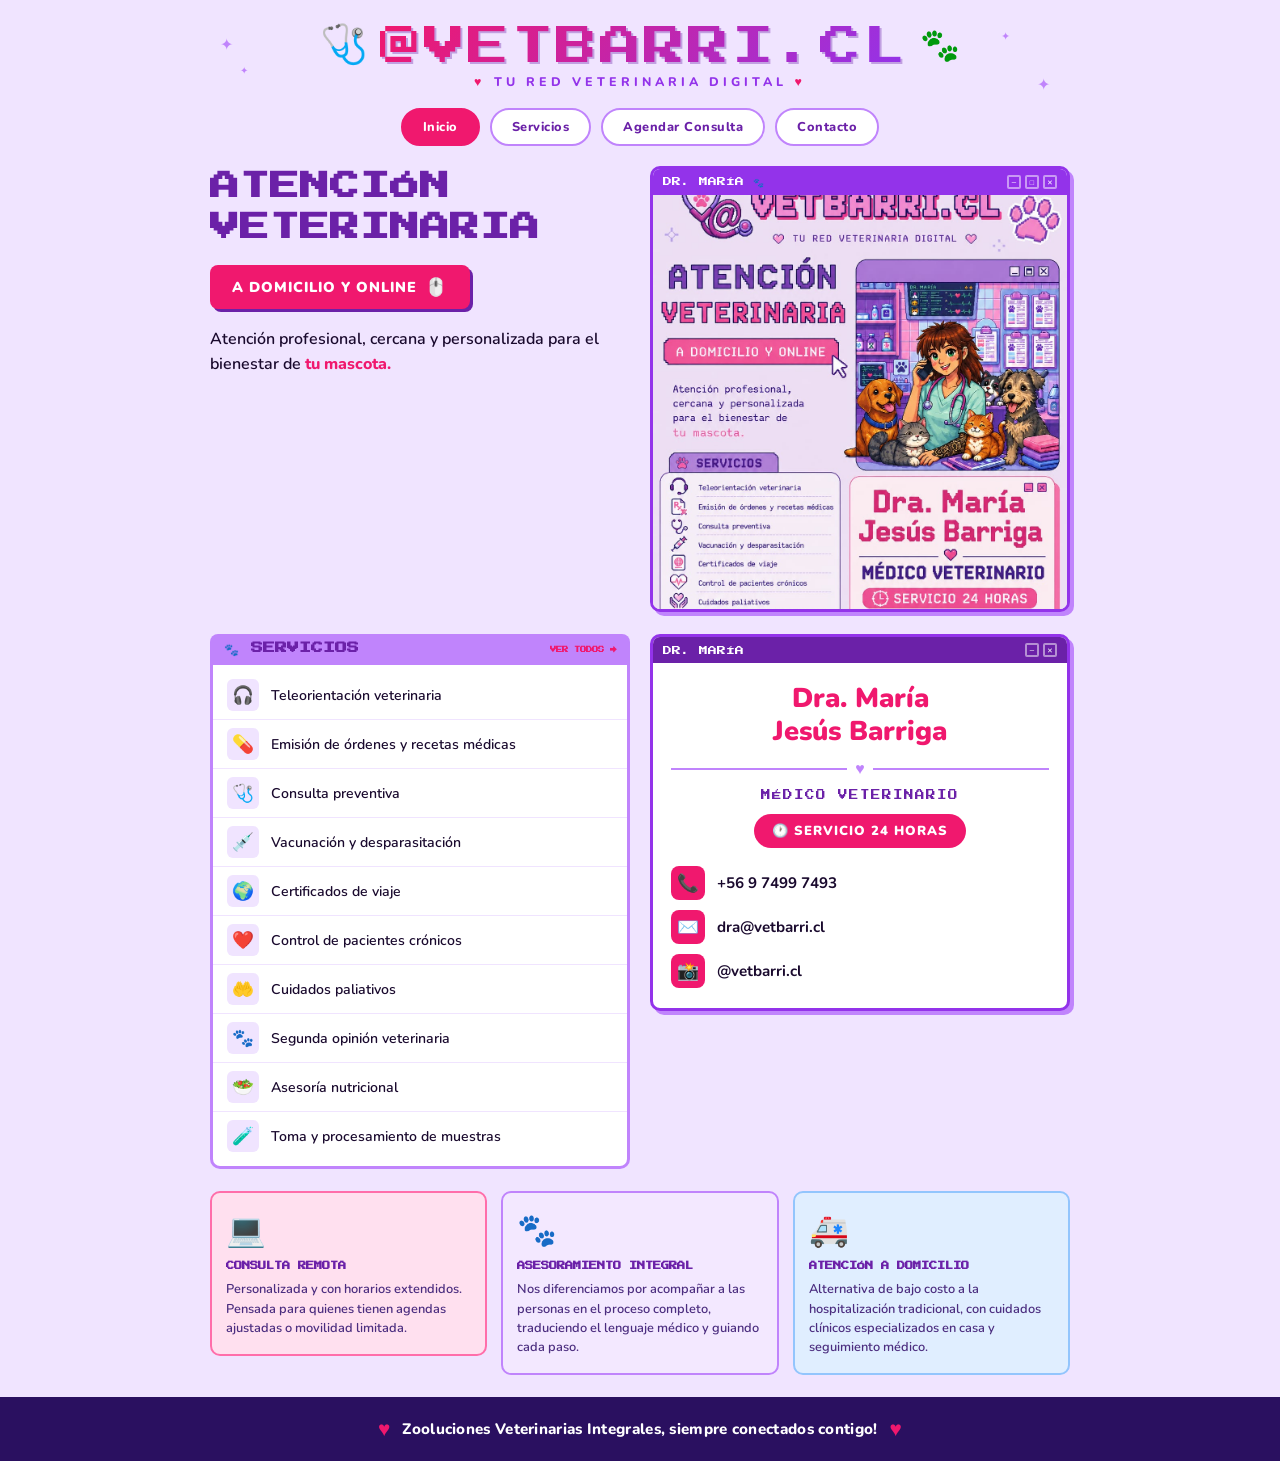
==== index.html @ 2907c662 "Agrega imagen de maqueta como ilustración en hero Co-Authored-By: Claude Sonnet 4.6 <noreply@anthrop" ====
<!DOCTYPE html>
<html lang="es">
<head>
  <meta charset="UTF-8" />
  <meta name="viewport" content="width=device-width, initial-scale=1.0" />
  <title>VetBarri.cl – Tu Red Veterinaria Digital</title>
  <link rel="preconnect" href="https://fonts.googleapis.com" />
  <link rel="preconnect" href="https://fonts.gstatic.com" crossorigin />
  <link href="https://fonts.googleapis.com/css2?family=Press+Start+2P&family=Nunito:wght@400;600;700;800;900&display=swap" rel="stylesheet" />
  <link rel="stylesheet" href="css/style.css" />

  <style>
    /* ─── HERO ─── */
    .hero {
      display: grid;
      grid-template-columns: 1fr 1fr;
      gap: 20px;
      margin-bottom: 22px;
      align-items: start;
    }
    .hero-left h1 {
      font-family: 'Press Start 2P', monospace;
      font-size: clamp(1.2rem, 3.5vw, 1.85rem);
      line-height: 1.4;
      color: var(--purple);
      margin-bottom: 16px;
    }
    .badge-domicilio {
      display: inline-flex;
      align-items: center;
      gap: 8px;
      background: var(--pink);
      color: #fff;
      font-weight: 900;
      font-size: 0.9rem;
      letter-spacing: 1px;
      padding: 10px 22px;
      border-radius: 8px;
      margin-bottom: 18px;
      box-shadow: 3px 3px 0 var(--purple);
    }
    .cursor-icon { font-size: 1.1rem; }
    .hero-left p { font-size: 1rem; font-weight: 600; line-height: 1.6; }
    .hero-left p span { color: var(--pink); font-weight: 800; }
    .hero-illustration { width: 100%; aspect-ratio: 1/1; object-fit: cover; object-position: 65% 18%; display: block; }
    .hero-illustration-placeholder {
      width: 100%;
      min-height: 260px;
      background: linear-gradient(135deg, #e8d5ff 0%, #ffd6f0 50%, #d5e8ff 100%);
      display: flex;
      flex-direction: column;
      align-items: center;
      justify-content: center;
      gap: 10px;
      font-size: 4rem;
    }
    .hero-illustration-placeholder p {
      font-family: 'Press Start 2P', monospace;
      font-size: 0.5rem;
      color: var(--violet);
      text-align: center;
      padding: 0 10px;
    }

    /* ─── MIDDLE ─── */
    .middle {
      display: grid;
      grid-template-columns: 1fr 1fr;
      gap: 20px;
      margin-bottom: 22px;
      align-items: start;
    }

    /* ─── SERVICIOS ─── */
    .services-section h2 {
      font-family: 'Press Start 2P', monospace;
      font-size: 0.75rem;
      color: var(--purple);
      background: var(--violet-light);
      padding: 8px 14px;
      border-radius: 8px 8px 0 0;
      display: flex;
      align-items: center;
      gap: 8px;
    }
    .services-list {
      border: 3px solid var(--violet-light);
      border-top: none;
      border-radius: 0 0 10px 10px;
      background: #fff;
      padding: 6px 0;
    }
    .service-item {
      display: flex;
      align-items: center;
      gap: 12px;
      padding: 8px 14px;
      border-bottom: 1px solid var(--bg);
      font-size: 0.88rem;
      font-weight: 600;
    }
    .service-item:last-child { border-bottom: none; }
    .service-icon {
      width: 32px; height: 32px;
      background: var(--bg);
      border-radius: 6px;
      display: flex; align-items: center; justify-content: center;
      font-size: 1.1rem;
      flex-shrink: 0;
    }

    /* ─── TARJETA DOCTORA ─── */
    .doctor-card {
      border: 3px solid var(--violet);
      border-radius: 10px;
      overflow: hidden;
      background: #fff;
      box-shadow: 4px 4px 0 var(--violet-light);
    }
    .doctor-card .retro-titlebar { background: var(--purple); }
    .doctor-body { padding: 20px 18px; text-align: center; }
    .doctor-name {
      font-size: clamp(1.3rem, 3.5vw, 1.7rem);
      font-weight: 900;
      color: var(--pink);
      line-height: 1.2;
      margin-bottom: 6px;
    }
    .doctor-divider {
      display: flex; align-items: center; gap: 8px;
      margin: 10px 0; color: var(--violet-light);
    }
    .doctor-divider::before, .doctor-divider::after {
      content: ''; flex: 1; height: 2px; background: var(--violet-light);
    }
    .doctor-title {
      font-family: 'Press Start 2P', monospace;
      font-size: 0.6rem; color: var(--purple);
      letter-spacing: 1px; margin-bottom: 14px;
    }
    .badge-24h {
      display: inline-flex; align-items: center; gap: 8px;
      background: var(--pink); color: #fff; font-weight: 900;
      font-size: 0.82rem; letter-spacing: 1px;
      padding: 8px 18px; border-radius: 30px; margin-bottom: 18px;
    }
    .contact-list { list-style: none; text-align: left; display: flex; flex-direction: column; gap: 10px; }
    .contact-icon-box {
      width: 34px; height: 34px; background: var(--pink); border-radius: 8px;
      display: flex; align-items: center; justify-content: center;
      font-size: 1.1rem; flex-shrink: 0;
    }

    /* ─── BOTTOM CARDS ─── */
    .bottom-cards { display: grid; grid-template-columns: repeat(3, 1fr); gap: 14px; }
    .feature-card {
      border-radius: 10px; padding: 16px 14px;
      display: flex; flex-direction: column; gap: 8px;
    }
    .feature-card.card-pink   { background: #ffe0ef; border: 2px solid var(--pink-light); }
    .feature-card.card-violet { background: #f3e8ff; border: 2px solid var(--violet-light); }
    .feature-card.card-blue   { background: #e0eeff; border: 2px solid #93c5fd; }
    .feature-card-icon { font-size: 2rem; }
    .feature-card h3 {
      font-family: 'Press Start 2P', monospace;
      font-size: 0.52rem; color: var(--purple); line-height: 1.5;
    }
    .feature-card p { font-size: 0.8rem; font-weight: 600; color: var(--text-mid); line-height: 1.5; }

    /* ─── LINKS ESPECÍFICOS ─── */
    .badge-link { text-decoration: none; display: inline-block; }
    .badge-link .badge-domicilio { cursor: pointer; transition: transform 0.15s, box-shadow 0.15s; }
    .badge-link:hover .badge-domicilio { transform: translateY(-2px); box-shadow: 3px 5px 0 var(--purple); }
    .contact-link {
      text-decoration: none; display: flex; align-items: center;
      gap: 12px; font-size: 0.95rem; font-weight: 700; transition: opacity 0.15s;
    }
    .contact-link:hover { opacity: 0.7; }
    .card-link { text-decoration: none; color: inherit; display: block; }
    .card-link .feature-card { transition: transform 0.15s, box-shadow 0.15s; cursor: pointer; }
    .card-link:hover .feature-card { transform: translateY(-3px); box-shadow: 0 8px 20px rgba(107,33,168,0.15); }
    .service-link {
      text-decoration: none; color: var(--pink);
      font-family: 'Press Start 2P', monospace; font-size: 0.4rem; margin-left: auto;
    }
    .service-link:hover { text-decoration: underline; }

    @media (max-width: 680px) {
      .hero, .middle { grid-template-columns: 1fr; }
      .bottom-cards { grid-template-columns: 1fr; }
      .hero-left h1 { font-size: 1rem; }
    }
  </style>
</head>
<body>
<div class="page-wrap">

  <header>
    <span class="star" style="top:10px;left:10px">✦</span>
    <span class="star" style="top:40px;left:30px;font-size:0.6rem">✦</span>
    <span class="star" style="top:5px;right:60px;font-size:0.7rem">✦</span>
    <span class="star" style="top:50px;right:20px">✦</span>
    <div class="logo-row">
      <span class="logo-icon">🩺</span>
      <span class="brand-name">@VETBARRI.CL</span>
      <span class="paw-deco">🐾</span>
    </div>
    <p class="tagline">
      <span class="tagline-heart">♥</span>
      TU RED VETERINARIA DIGITAL
      <span class="tagline-heart">♥</span>
    </p>
  </header>

  <nav>
    <a href="index.html" class="nav-link active">Inicio</a>
    <a href="servicios.html" class="nav-link">Servicios</a>
    <a href="agendar.html" class="nav-link">Agendar Consulta</a>
    <a href="contacto.html" class="nav-link">Contacto</a>
  </nav>

  <section class="hero">
    <div class="hero-left">
      <h1>ATENCIÓN<br />VETERINARIA</h1>
      <a href="agendar.html" class="badge-link">
        <div class="badge-domicilio">
          A DOMICILIO Y ONLINE
          <span class="cursor-icon">🖱️</span>
        </div>
      </a>
      <p>
        Atención profesional, cercana y personalizada
        para el bienestar de <span>tu mascota.</span>
      </p>
    </div>

    <div class="retro-window">
      <div class="retro-titlebar">
        <span>DR. MARÍA 🐾</span>
        <div class="win-btns">
          <div class="win-btn">─</div>
          <div class="win-btn">□</div>
          <div class="win-btn">✕</div>
        </div>
      </div>
      <img
        src="assets/maqueta_web.jpeg"
        alt="Dra. María Jesús Barriga – VetBarri.cl"
        class="hero-illustration"
      />
    </div>
  </section>

  <section class="middle">

    <div class="services-section">
      <h2>🐾 SERVICIOS <a href="servicios.html" class="service-link">VER TODOS →</a></h2>
      <ul class="services-list">
        <li class="service-item"><div class="service-icon">🎧</div>Teleorientación veterinaria</li>
        <li class="service-item"><div class="service-icon">💊</div>Emisión de órdenes y recetas médicas</li>
        <li class="service-item"><div class="service-icon">🩺</div>Consulta preventiva</li>
        <li class="service-item"><div class="service-icon">💉</div>Vacunación y desparasitación</li>
        <li class="service-item"><div class="service-icon">🌍</div>Certificados de viaje</li>
        <li class="service-item"><div class="service-icon">❤️</div>Control de pacientes crónicos</li>
        <li class="service-item"><div class="service-icon">🤲</div>Cuidados paliativos</li>
        <li class="service-item"><div class="service-icon">🐾</div>Segunda opinión veterinaria</li>
        <li class="service-item"><div class="service-icon">🥗</div>Asesoría nutricional</li>
        <li class="service-item"><div class="service-icon">🧪</div>Toma y procesamiento de muestras</li>
      </ul>
    </div>

    <div class="doctor-card">
      <div class="retro-titlebar">
        <span>DR. MARÍA</span>
        <div class="win-btns">
          <div class="win-btn">─</div>
          <div class="win-btn">✕</div>
        </div>
      </div>
      <div class="doctor-body">
        <p class="doctor-name">Dra. María<br />Jesús Barriga</p>
        <div class="doctor-divider">♥</div>
        <p class="doctor-title">MÉDICO VETERINARIO</p>
        <div class="badge-24h">🕐 SERVICIO 24 HORAS</div>
        <ul class="contact-list">
          <li>
            <a href="tel:+56974997493" class="contact-link">
              <div class="contact-icon-box">📞</div>+56 9 7499 7493
            </a>
          </li>
          <li>
            <a href="mailto:dra@vetbarri.cl" class="contact-link">
              <div class="contact-icon-box">✉️</div>dra@vetbarri.cl
            </a>
          </li>
          <li>
            <a href="https://instagram.com/vetbarri.cl" target="_blank" class="contact-link">
              <div class="contact-icon-box">📸</div>@vetbarri.cl
            </a>
          </li>
        </ul>
      </div>
    </div>

  </section>

  <section class="bottom-cards">
    <a href="agendar.html" class="card-link">
      <div class="feature-card card-pink">
        <span class="feature-card-icon">💻</span>
        <h3>CONSULTA REMOTA</h3>
        <p>Personalizada y con horarios extendidos. Pensada para quienes tienen agendas ajustadas o movilidad limitada.</p>
      </div>
    </a>
    <a href="servicios.html" class="card-link">
      <div class="feature-card card-violet">
        <span class="feature-card-icon">🐾</span>
        <h3>ASESORAMIENTO INTEGRAL</h3>
        <p>Nos diferenciamos por acompañar a las personas en el proceso completo, traduciendo el lenguaje médico y guiando cada paso.</p>
      </div>
    </a>
    <a href="contacto.html" class="card-link">
      <div class="feature-card card-blue">
        <span class="feature-card-icon">🚑</span>
        <h3>ATENCIÓN A DOMICILIO</h3>
        <p>Alternativa de bajo costo a la hospitalización tradicional, con cuidados clínicos especializados en casa y seguimiento médico.</p>
      </div>
    </a>
  </section>

</div>

<footer>
  <span class="foot-heart">♥</span>
  <p>Zooluciones Veterinarias Integrales, siempre conectados contigo!</p>
  <span class="foot-heart">♥</span>
</footer>
</body>
</html>
---- css/style.css ----
/* ═══════════════════════════════════════════
   VETBARRI.CL — Estilos compartidos
   ═══════════════════════════════════════════ */

*, *::before, *::after { box-sizing: border-box; margin: 0; padding: 0; }

:root {
  --bg:           #f0e4ff;
  --pink:         #f0186e;
  --pink-light:   #ff6eaa;
  --purple:       #6b21a8;
  --violet:       #9333ea;
  --violet-light: #c084fc;
  --card-bg:      #ffffff;
  --footer-bg:    #2a1060;
  --text-dark:    #1a0a2e;
  --text-mid:     #4b2d7f;
}

body {
  background: var(--bg);
  font-family: 'Nunito', sans-serif;
  color: var(--text-dark);
  overflow-x: hidden;
}

a { color: inherit; }

.page-wrap {
  max-width: 900px;
  margin: 0 auto;
  padding: 24px 20px 0;
}

/* ─── HEADER ─── */
header {
  display: flex;
  flex-direction: column;
  align-items: center;
  gap: 6px;
  padding-bottom: 18px;
  position: relative;
}
.logo-row { display: flex; align-items: center; gap: 12px; }
.logo-icon { font-size: 2.4rem; line-height: 1; }
.brand-name {
  font-family: 'Press Start 2P', monospace;
  font-size: clamp(1.5rem, 5vw, 2.6rem);
  background: linear-gradient(135deg, var(--pink) 0%, var(--violet) 100%);
  -webkit-background-clip: text;
  -webkit-text-fill-color: transparent;
  background-clip: text;
  letter-spacing: 2px;
  filter: drop-shadow(2px 2px 0 rgba(107,33,168,0.35));
  text-decoration: none;
}
.paw-deco { font-size: 2rem; filter: hue-rotate(280deg) saturate(1.5); }
.tagline {
  font-weight: 800;
  font-size: 0.78rem;
  letter-spacing: 4px;
  color: var(--violet);
  display: flex;
  align-items: center;
  gap: 8px;
}
.tagline-heart { color: var(--pink); }
.star { position: absolute; color: var(--violet-light); font-size: 1rem; pointer-events: none; }

/* ─── NAV ─── */
nav {
  display: flex;
  justify-content: center;
  gap: 10px;
  margin-bottom: 20px;
  flex-wrap: wrap;
}
.nav-link {
  font-family: 'Nunito', sans-serif;
  font-weight: 800;
  font-size: 0.8rem;
  color: var(--purple);
  text-decoration: none;
  padding: 8px 20px;
  border-radius: 30px;
  border: 2px solid var(--violet-light);
  background: #fff;
  transition: background 0.18s, color 0.18s, border-color 0.18s;
  letter-spacing: 0.5px;
}
.nav-link:hover, .nav-link.active {
  background: var(--pink);
  color: #fff;
  border-color: var(--pink);
}

/* ─── RETRO WINDOW ─── */
.retro-window {
  border: 3px solid var(--violet);
  border-radius: 10px;
  overflow: hidden;
  background: var(--card-bg);
  box-shadow: 4px 4px 0 var(--violet-light);
}
.retro-titlebar {
  background: var(--violet);
  color: #fff;
  font-family: 'Press Start 2P', monospace;
  font-size: 0.55rem;
  padding: 6px 10px;
  display: flex;
  align-items: center;
  justify-content: space-between;
}
.win-btns { display: flex; gap: 4px; }
.win-btn {
  width: 14px; height: 14px;
  border: 2px solid rgba(255,255,255,0.5);
  border-radius: 2px;
  display: flex; align-items: center; justify-content: center;
  font-size: 0.45rem; color: #fff;
}

/* ─── FOOTER ─── */
footer {
  background: var(--footer-bg);
  margin-top: 22px;
  padding: 18px 20px;
  text-align: center;
  display: flex;
  align-items: center;
  justify-content: center;
  gap: 12px;
  flex-wrap: wrap;
}
footer p { color: #fff; font-weight: 800; font-size: 0.95rem; letter-spacing: 0.3px; }
footer .foot-heart { color: var(--pink); font-size: 1.3rem; }

/* ─── PAGE INTRO (páginas interiores) ─── */
.page-intro { text-align: center; margin-bottom: 24px; }
.page-intro h1 {
  font-family: 'Press Start 2P', monospace;
  font-size: clamp(0.85rem, 2.5vw, 1.15rem);
  color: var(--purple);
  margin-bottom: 10px;
  line-height: 1.6;
}
.page-intro p { font-size: 1rem; font-weight: 600; color: var(--text-mid); line-height: 1.6; }

/* ─── FORMULARIOS (base compartida) ─── */
.form-group { display: flex; flex-direction: column; gap: 6px; }
.form-group.full { grid-column: 1 / -1; }

label { font-weight: 800; font-size: 0.82rem; color: var(--purple); display: block; }

input, select, textarea {
  font-family: 'Nunito', sans-serif;
  font-size: 0.9rem;
  font-weight: 600;
  padding: 10px 14px;
  border: 2px solid var(--violet-light);
  border-radius: 8px;
  background: var(--bg);
  color: var(--text-dark);
  outline: none;
  width: 100%;
  transition: border-color 0.18s;
}
input:focus, select:focus, textarea:focus { border-color: var(--violet); }
textarea { resize: vertical; min-height: 90px; }

.btn-submit {
  width: 100%;
  background: var(--pink);
  color: #fff;
  border: none;
  border-radius: 10px;
  font-family: 'Nunito', sans-serif;
  font-weight: 900;
  font-size: 1rem;
  letter-spacing: 1px;
  padding: 14px;
  cursor: pointer;
  box-shadow: 3px 3px 0 var(--purple);
  transition: transform 0.15s, box-shadow 0.15s;
  margin-top: 8px;
}
.btn-submit:hover { transform: translateY(-2px); box-shadow: 3px 5px 0 var(--purple); }

/* ─── RESPONSIVE BASE ─── */
@media (max-width: 680px) {
  .brand-name { font-size: 1.2rem; }
}
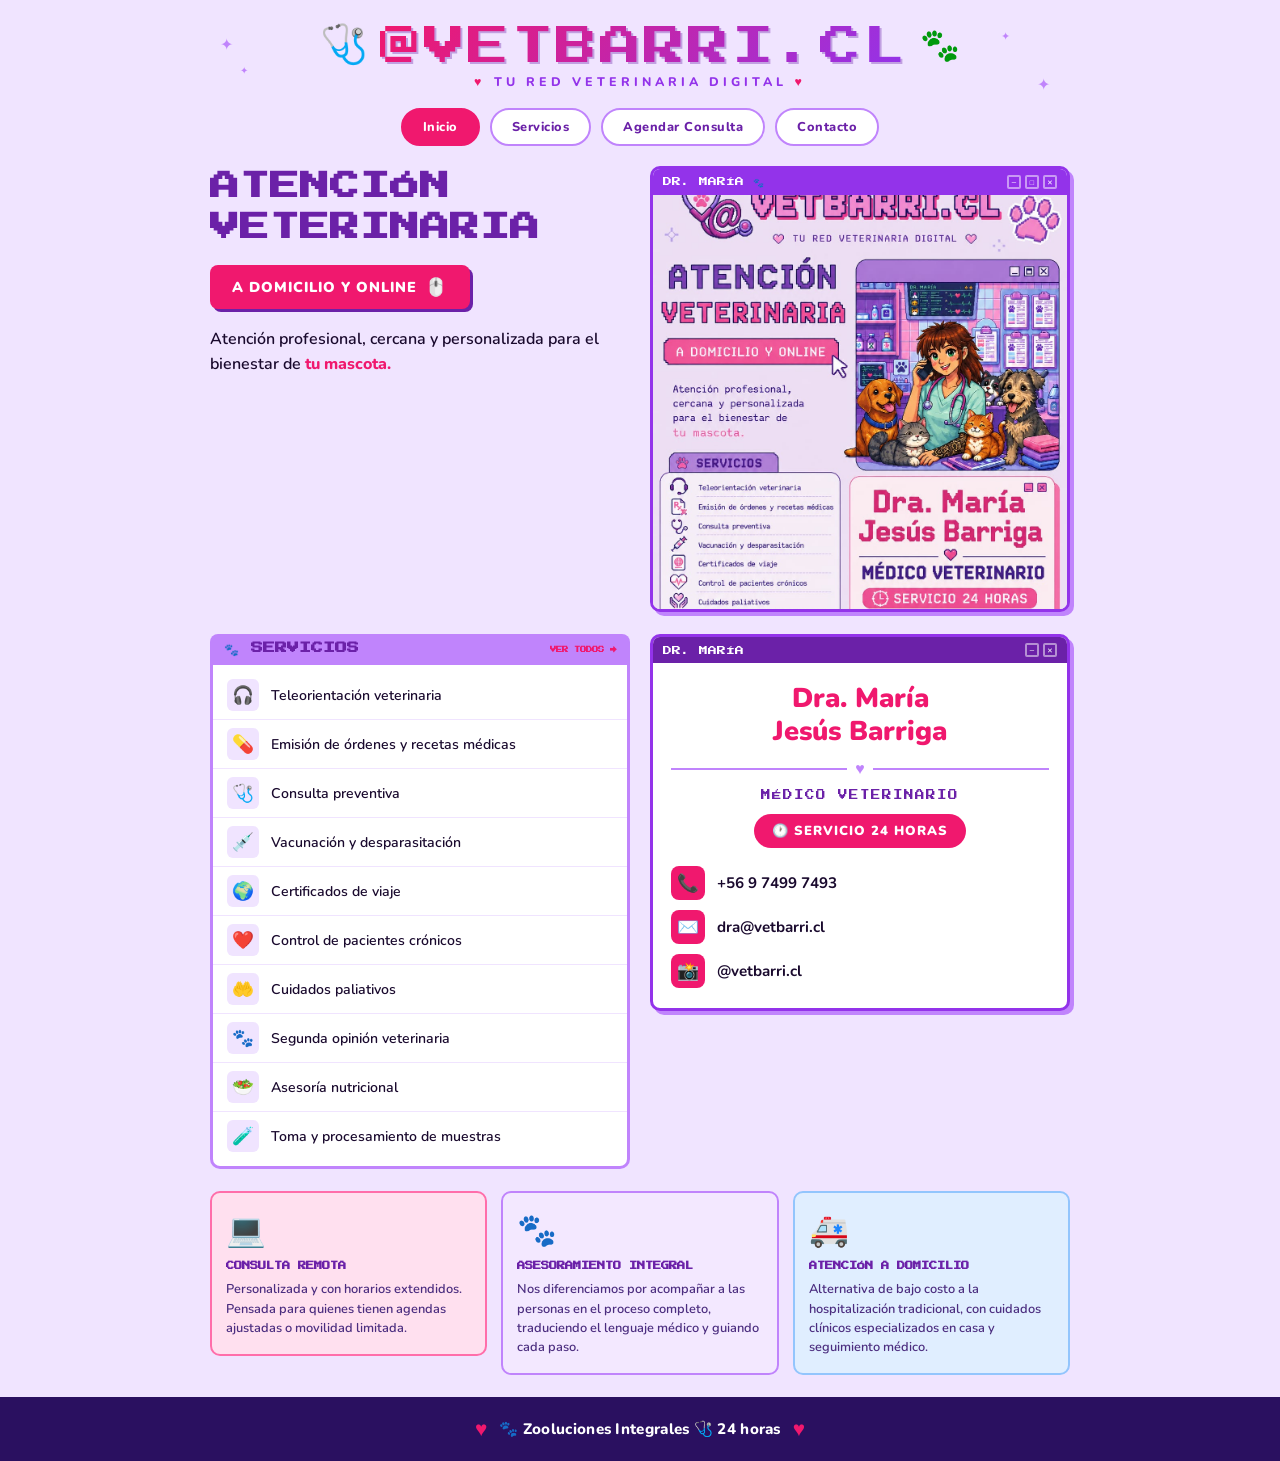
==== commit c41a9045: "Actualiza slogan a versión provisoria del cliente Co-Authored-By: Claude Sonnet 4.6 <noreply@anthrop" ====
--- a/index.html
+++ b/index.html
@@ -332,7 +332,7 @@
 
 <footer>
   <span class="foot-heart">♥</span>
-  <p>Zooluciones Veterinarias Integrales, siempre conectados contigo!</p>
+  <p>🐾 Zooluciones Integrales 🩺  24 horas</p>
   <span class="foot-heart">♥</span>
 </footer>
 </body>
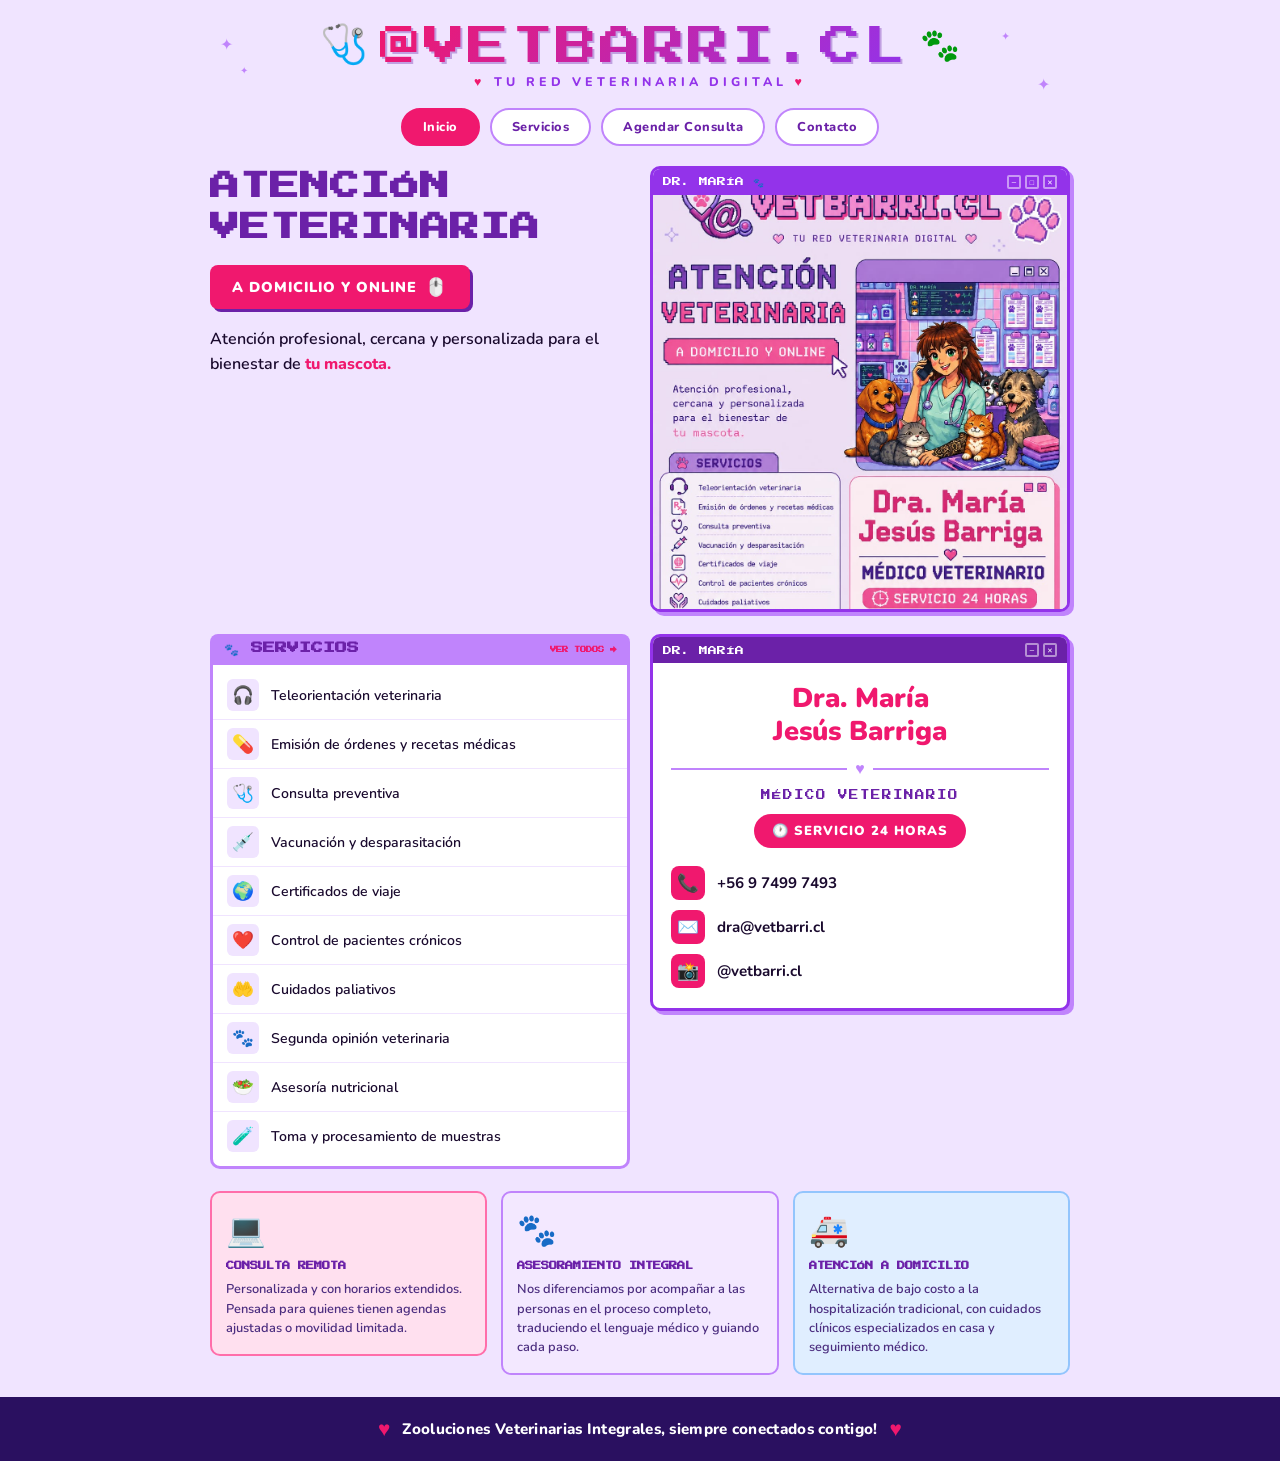
==== commit f3c03430: "Revierte slogan al original Co-Authored-By: Claude Sonnet 4.6 <noreply@anthropic.com>" ====
--- a/index.html
+++ b/index.html
@@ -332,7 +332,7 @@
 
 <footer>
   <span class="foot-heart">♥</span>
-  <p>🐾 Zooluciones Integrales 🩺  24 horas</p>
+  <p>Zooluciones Veterinarias Integrales, siempre conectados contigo!</p>
   <span class="foot-heart">♥</span>
 </footer>
 </body>
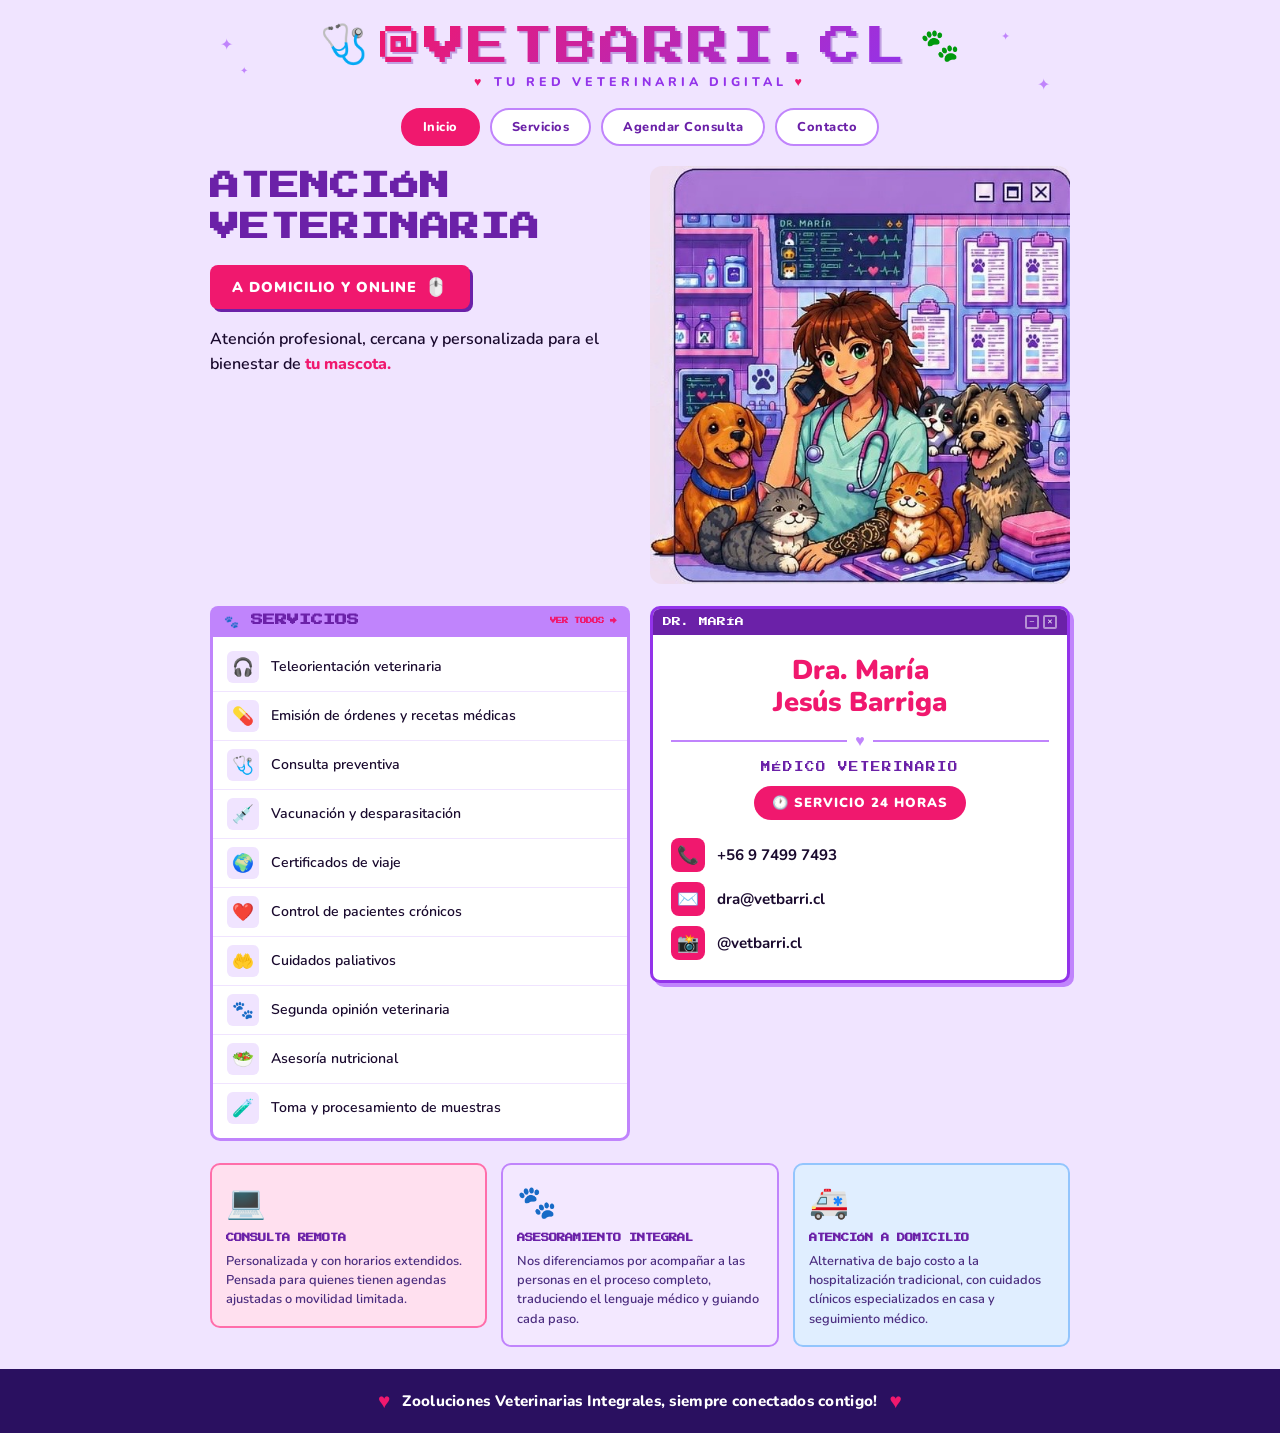
==== commit c97d1c34: "Reemplaza ilustración hero por imagen final de la Dra. María Co-Authored-By: Claude Sonnet 4.6 <nore" ====
--- a/index.html
+++ b/index.html
@@ -42,25 +42,7 @@
     .cursor-icon { font-size: 1.1rem; }
     .hero-left p { font-size: 1rem; font-weight: 600; line-height: 1.6; }
     .hero-left p span { color: var(--pink); font-weight: 800; }
-    .hero-illustration { width: 100%; aspect-ratio: 1/1; object-fit: cover; object-position: 65% 18%; display: block; }
-    .hero-illustration-placeholder {
-      width: 100%;
-      min-height: 260px;
-      background: linear-gradient(135deg, #e8d5ff 0%, #ffd6f0 50%, #d5e8ff 100%);
-      display: flex;
-      flex-direction: column;
-      align-items: center;
-      justify-content: center;
-      gap: 10px;
-      font-size: 4rem;
-    }
-    .hero-illustration-placeholder p {
-      font-family: 'Press Start 2P', monospace;
-      font-size: 0.5rem;
-      color: var(--violet);
-      text-align: center;
-      padding: 0 10px;
-    }
+    .hero-illustration { width: 100%; height: auto; display: block; border-radius: 12px; }
 
     /* ─── MIDDLE ─── */
     .middle {
@@ -234,21 +216,11 @@
       </p>
     </div>
 
-    <div class="retro-window">
-      <div class="retro-titlebar">
-        <span>DR. MARÍA 🐾</span>
-        <div class="win-btns">
-          <div class="win-btn">─</div>
-          <div class="win-btn">□</div>
-          <div class="win-btn">✕</div>
-        </div>
-      </div>
-      <img
-        src="assets/maqueta_web.jpeg"
-        alt="Dra. María Jesús Barriga – VetBarri.cl"
-        class="hero-illustration"
-      />
-    </div>
+    <img
+      src="assets/hero_illustration.jpg"
+      alt="Dra. María Jesús Barriga – VetBarri.cl"
+      class="hero-illustration"
+    />
   </section>
 
   <section class="middle">
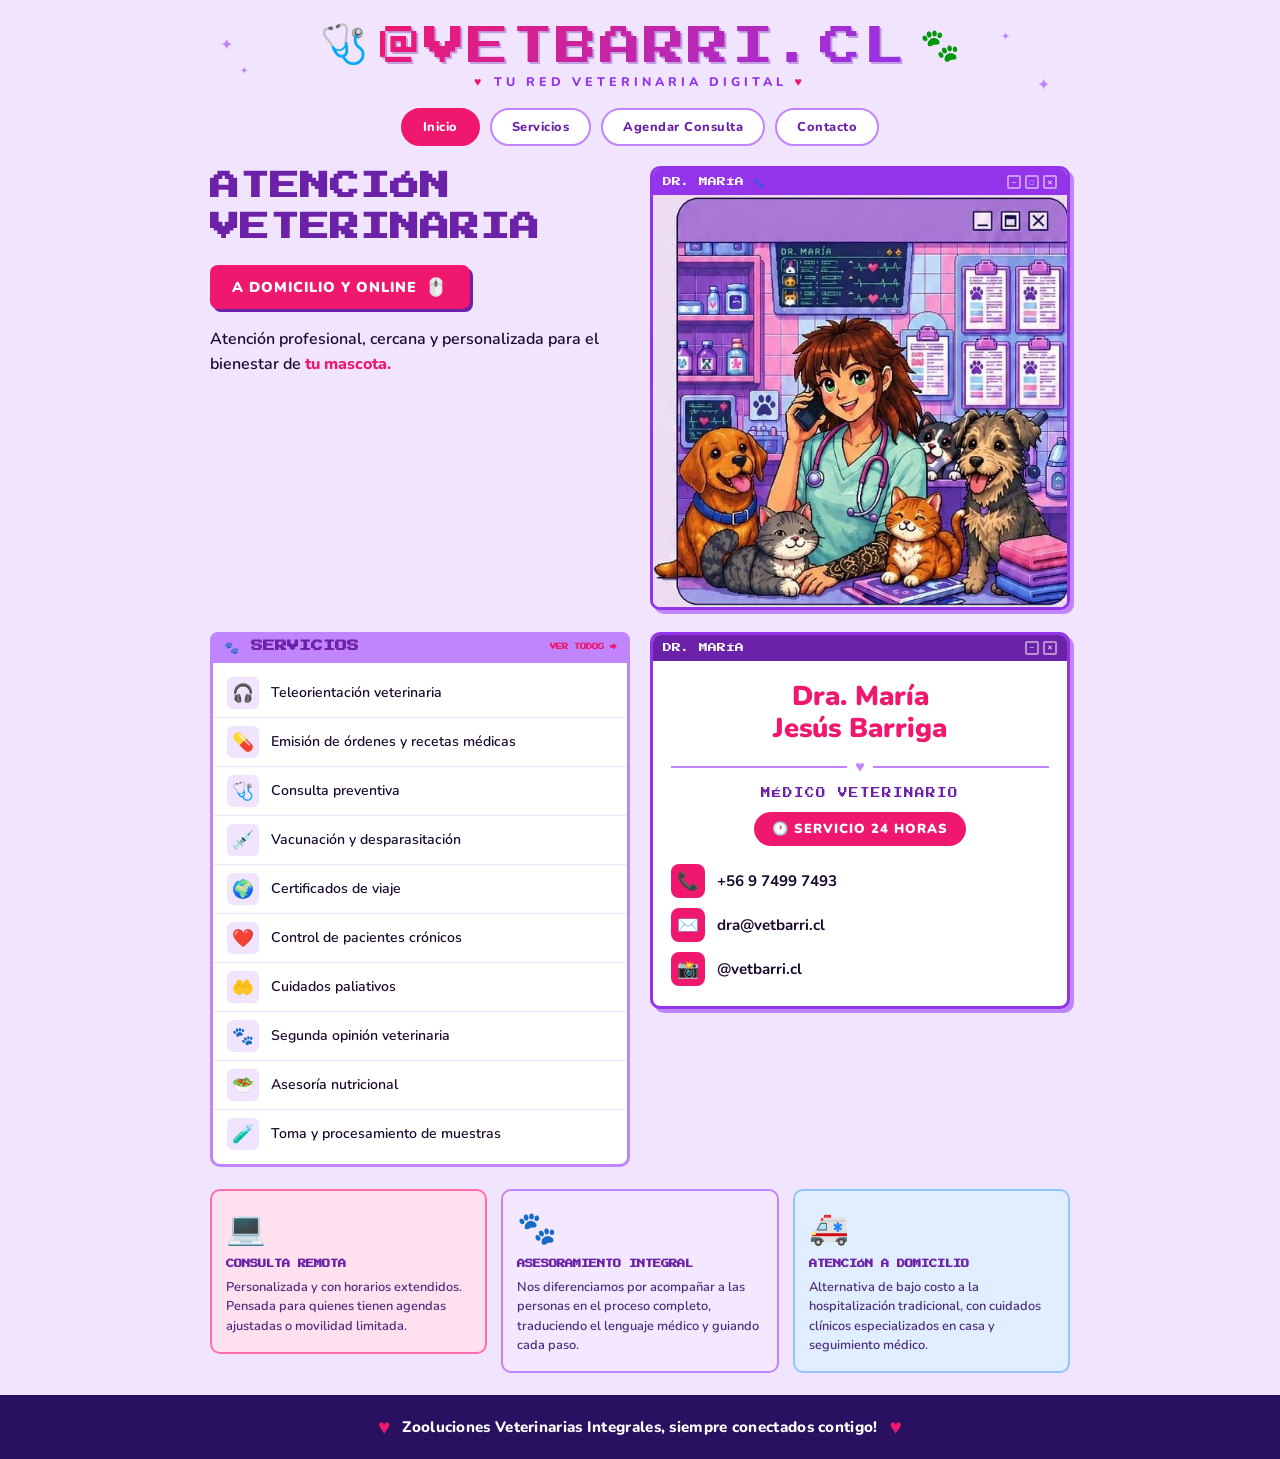
==== commit 70147c37: "Restaura marco retro-window sobre la ilustración hero Co-Authored-By: Claude Sonnet 4.6 <noreply@ant" ====
--- a/index.html
+++ b/index.html
@@ -42,7 +42,7 @@
     .cursor-icon { font-size: 1.1rem; }
     .hero-left p { font-size: 1rem; font-weight: 600; line-height: 1.6; }
     .hero-left p span { color: var(--pink); font-weight: 800; }
-    .hero-illustration { width: 100%; height: auto; display: block; border-radius: 12px; }
+    .hero-illustration { width: 100%; height: auto; display: block; }
 
     /* ─── MIDDLE ─── */
     .middle {
@@ -216,11 +216,21 @@
       </p>
     </div>
 
-    <img
-      src="assets/hero_illustration.jpg"
-      alt="Dra. María Jesús Barriga – VetBarri.cl"
-      class="hero-illustration"
-    />
+    <div class="retro-window">
+      <div class="retro-titlebar">
+        <span>DR. MARÍA 🐾</span>
+        <div class="win-btns">
+          <div class="win-btn">─</div>
+          <div class="win-btn">□</div>
+          <div class="win-btn">✕</div>
+        </div>
+      </div>
+      <img
+        src="assets/hero_illustration.jpg"
+        alt="Dra. María Jesús Barriga – VetBarri.cl"
+        class="hero-illustration"
+      />
+    </div>
   </section>
 
   <section class="middle">
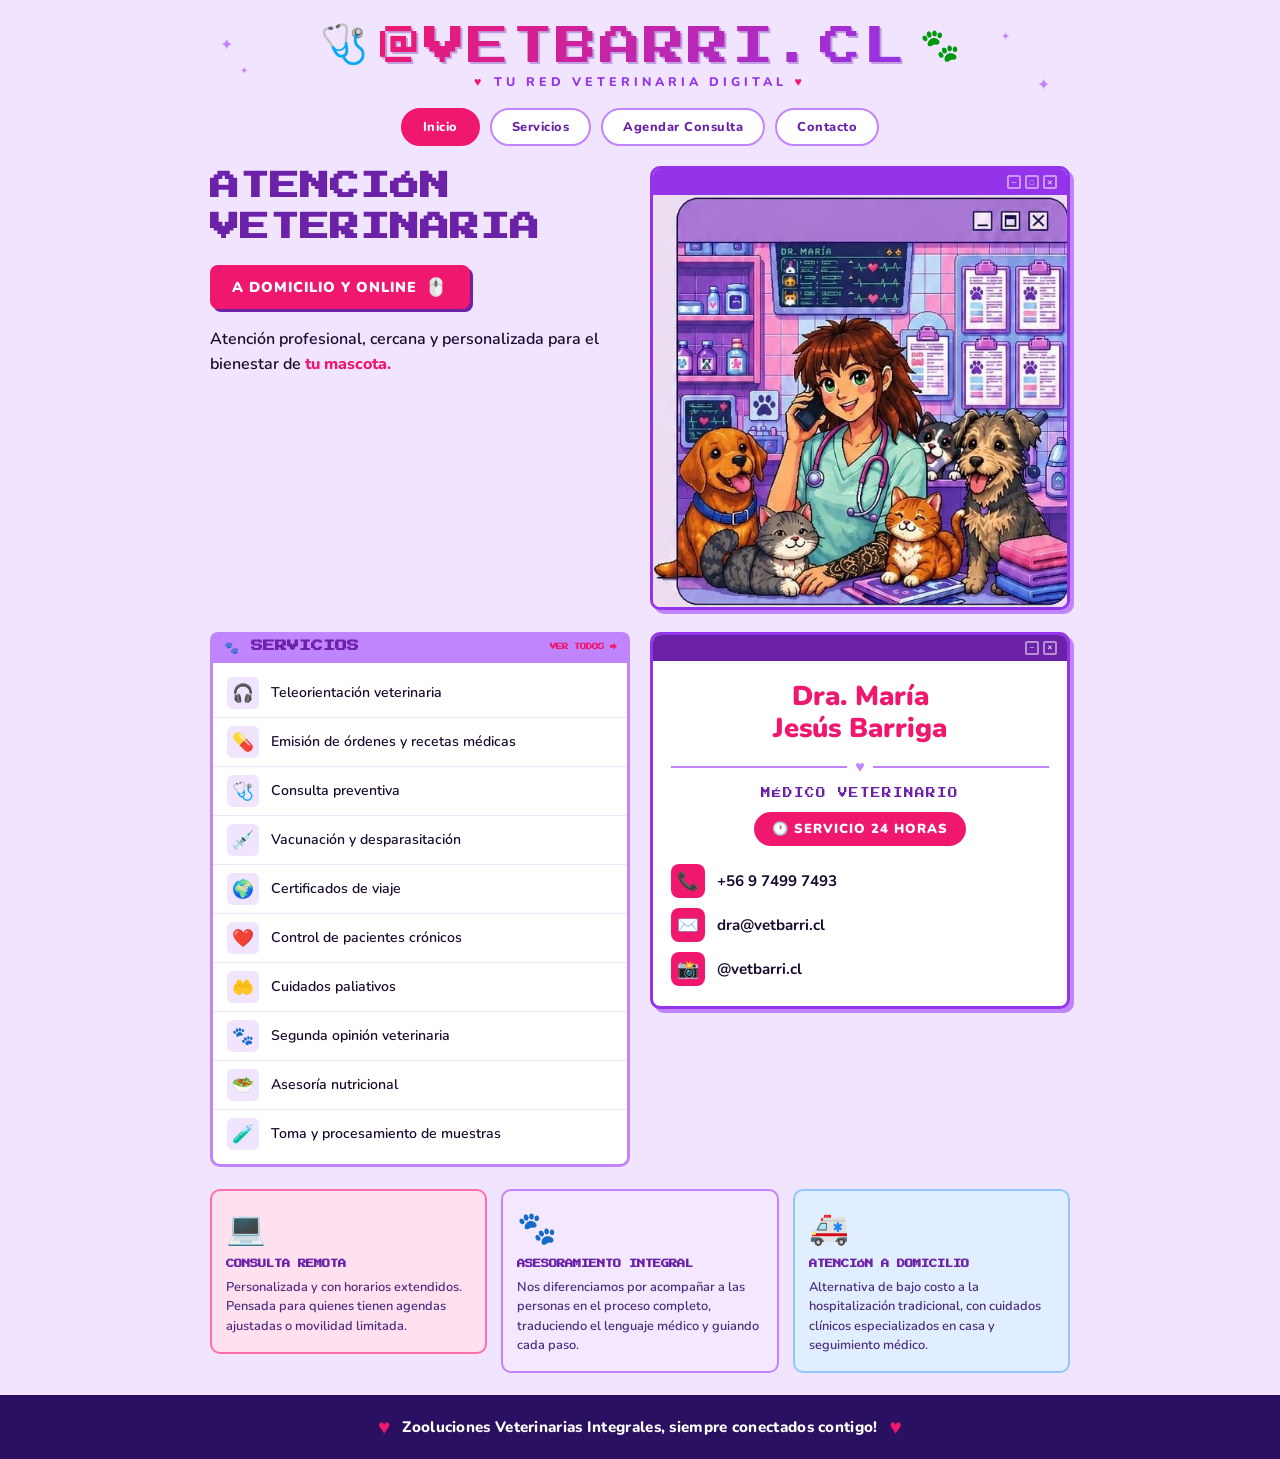
==== commit 075746fb: "Elimina etiqueta DR. MARÍA de los marcos retro Co-Authored-By: Claude Sonnet 4.6 <noreply@anthropic." ====
--- a/index.html
+++ b/index.html
@@ -218,7 +218,7 @@
 
     <div class="retro-window">
       <div class="retro-titlebar">
-        <span>DR. MARÍA 🐾</span>
+        <span></span>
         <div class="win-btns">
           <div class="win-btn">─</div>
           <div class="win-btn">□</div>
@@ -253,7 +253,7 @@
 
     <div class="doctor-card">
       <div class="retro-titlebar">
-        <span>DR. MARÍA</span>
+        <span></span>
         <div class="win-btns">
           <div class="win-btn">─</div>
           <div class="win-btn">✕</div>
